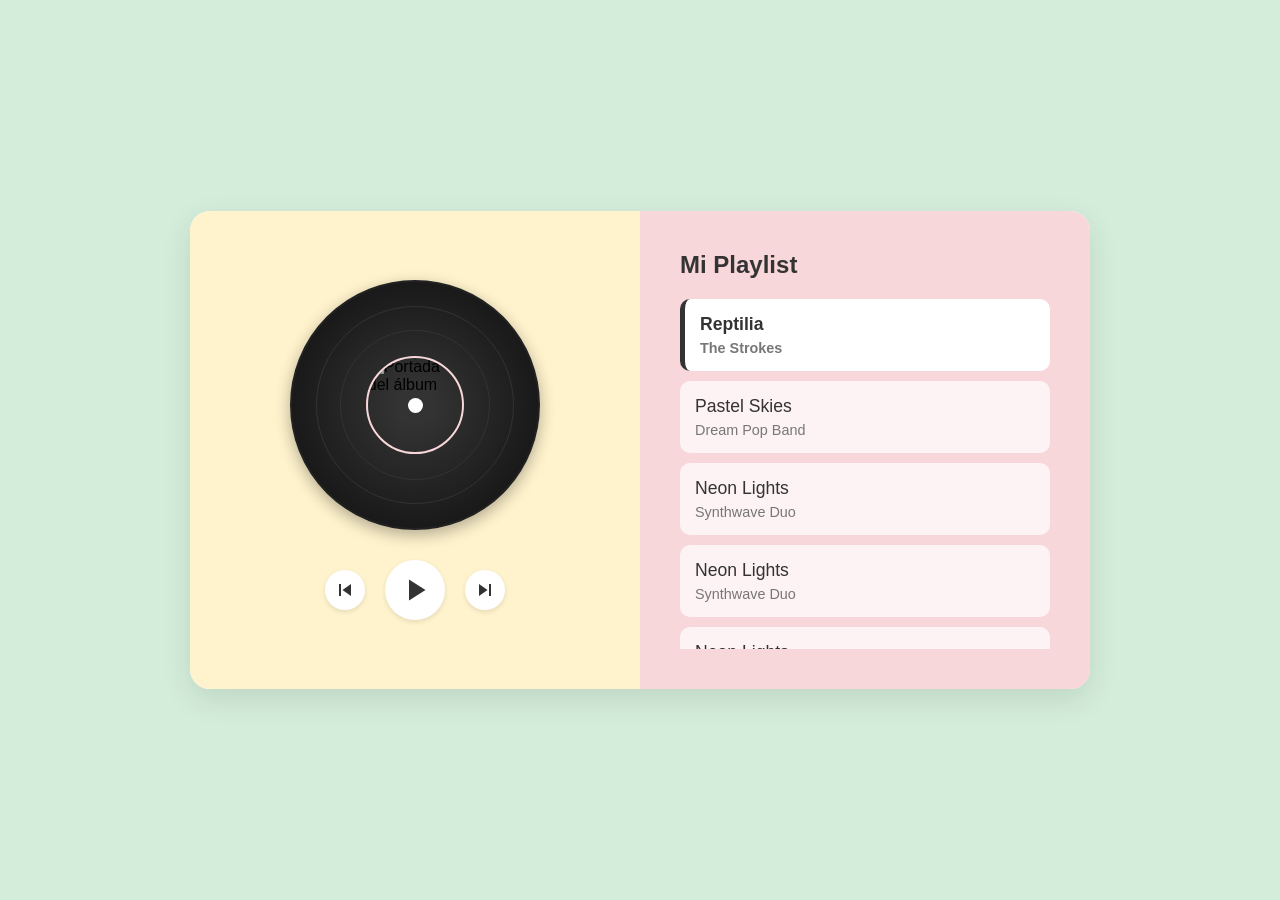
==== projects/vinyl-player/index.html @ b562bfa9 "fix: correct link in day 3" ====
<!DOCTYPE html>
<html lang="es">
<head>
    <meta charset="UTF-8">
    <meta name="viewport" content="width=device-width, initial-scale=1.0">
    <title>Reproductor de Vinilo Personalizado</title>
    <link rel="stylesheet" href="styles.css">
</head>
<body>
    <div class="player-container">
        <!-- Sección del Tocadiscos -->
        <div class="turntable-section">
            <div class="vinyl-container">
                <div class="vinyl" id="vinyl">
                    <img id="cover-image" src="" alt="Portada del álbum">
                    <div class="vinyl-center-hole"></div>
                </div>
            </div>
            <div class="controls">
                <button id="prev-btn" class="control-btn" aria-label="Anterior">
                    <svg viewBox="0 0 24 24"><path d="M6 6h2v12H6zm3.5 6l8.5 6V6z"/></svg>
                </button>
                <button id="play-btn" class="control-btn play-btn" aria-label="Reproducir/Pausar">
                    <svg id="play-icon" viewBox="0 0 24 24"><path d="M8 5v14l11-7z"/></svg>
                    <svg id="pause-icon" class="hidden" viewBox="0 0 24 24"><path d="M6 19h4V5H6v14zm8-14v14h4V5h-4z"/></svg>
                </button>
                <button id="next-btn" class="control-btn" aria-label="Siguiente">
                    <svg viewBox="0 0 24 24"><path d="M6 18l8.5-6L6 6v12zM16 6v12h2V6h-2z"/></svg>
                </button>
            </div>
            <audio id="audio-player"></audio>
        </div>

        <!-- Sección de la Playlist -->
        <div class="playlist-section">
            <h2>Mi Playlist</h2>
            <ul id="playlist" class="playlist">
                <!-- Los elementos de la lista se generarán dinámicamente aquí -->
            </ul>
        </div>
    </div>
    <script src="script.js"></script>
</body>
</html>
---- projects/vinyl-player/styles.css ----
:root {
    --color-green: #d4edda;
    --color-yellow: #fff3cd;
    --color-pink: #f8d7da;
    --color-dark: #333;
    --color-gray: #777;
    --color-vinyl: #111;
    --bg-color: #fcfcfc;
}

* {
    box-sizing: border-box;
    margin: 0;
    padding: 0;
}

body {
    font-family: 'Segoe UI', Tahoma, Geneva, Verdana, sans-serif;
    background-color: var(--color-green);
    display: flex;
    justify-content: center;
    align-items: center;
    min-height: 100vh;
    padding: 20px;
}

.player-container {
    display: flex;
    flex-direction: row;
    background-color: white;
    border-radius: 20px;
    box-shadow: 0 10px 30px rgba(0, 0, 0, 0.1);
    overflow: hidden;
    max-width: 900px;
    width: 100%;
}

@media (max-width: 768px) {
    .player-container {
        flex-direction: column;
    }
}

/* Sección del Tocadiscos */
.turntable-section {
    flex: 1;
    background-color: var(--color-yellow);
    padding: 40px;
    display: flex;
    flex-direction: column;
    align-items: center;
    justify-content: center;
}

.vinyl-container {
    position: relative;
    width: 250px;
    height: 250px;
    margin-bottom: 30px;
}

.vinyl {
    width: 100%;
    height: 100%;
    background: radial-gradient(circle, #333 10%, #111 90%);
    border-radius: 50%;
    position: relative;
    display: flex;
    justify-content: center;
    align-items: center;
    box-shadow: 0 5px 15px rgba(0,0,0,0.3);
    border: 2px solid #222;
}

.vinyl::before, .vinyl::after {
    content: '';
    position: absolute;
    border-radius: 50%;
    border: 1px solid #333;
}

.vinyl::before {
    width: 80%;
    height: 80%;
}

.vinyl::after {
    width: 60%;
    height: 60%;
}

/* Animación de giro */
@keyframes spin {
    0% { transform: rotate(0deg); }
    100% { transform: rotate(360deg); }
}

.vinyl.playing {
    animation: spin 4s linear infinite;
}

/* Imagen de la portada */
.vinyl img {
    width: 40%;
    height: 40%;
    border-radius: 50%;
    object-fit: cover;
    z-index: 2;
    border: 2px solid var(--color-pink);
}

.vinyl-center-hole {
    position: absolute;
    width: 15px;
    height: 15px;
    background-color: white;
    border-radius: 50%;
    z-index: 3;
}

/* Controles */
.controls {
    display: flex;
    gap: 20px;
    align-items: center;
}

.control-btn {
    background: none;
    border: none;
    cursor: pointer;
    display: flex;
    justify-content: center;
    align-items: center;
    width: 40px;
    height: 40px;
    border-radius: 50%;
    background-color: white;
    box-shadow: 0 2px 5px rgba(0,0,0,0.1);
    transition: transform 0.1s, background-color 0.2s;
}

.control-btn svg {
    width: 24px;
    height: 24px;
    fill: var(--color-dark);
}

.control-btn:hover {
    background-color: var(--color-pink);
    transform: scale(1.05);
}

.control-btn.play-btn {
    width: 60px;
    height: 60px;
}

.control-btn.play-btn svg {
    width: 36px;
    height: 36px;
}

.hidden {
    display: none;
}

/* Sección de la Playlist */
.playlist-section {
    flex: 1;
    background-color: var(--color-pink);
    padding: 40px;
    display: flex;
    flex-direction: column;
}

.playlist-section h2 {
    margin-bottom: 20px;
    color: var(--color-dark);
    font-size: 1.5rem;
}

.playlist {
    list-style: none;
    display: flex;
    flex-direction: column;
    gap: 10px;
    overflow-y: auto;
    max-height: 350px;
}

.playlist-item {
    background-color: rgba(255, 255, 255, 0.7);
    padding: 15px;
    border-radius: 10px;
    cursor: pointer;
    transition: background-color 0.2s, transform 0.1s;
    display: flex;
    flex-direction: column;
}

.playlist-item:hover {
    background-color: white;
    transform: translateY(-2px);
}

.playlist-item.active {
    background-color: white;
    border-left: 5px solid var(--color-dark);
    font-weight: bold;
}

.song-title {
    color: var(--color-dark);
    font-size: 1.1rem;
    margin-bottom: 5px;
}

.song-artist {
    color: var(--color-gray);
    font-size: 0.9rem;
}
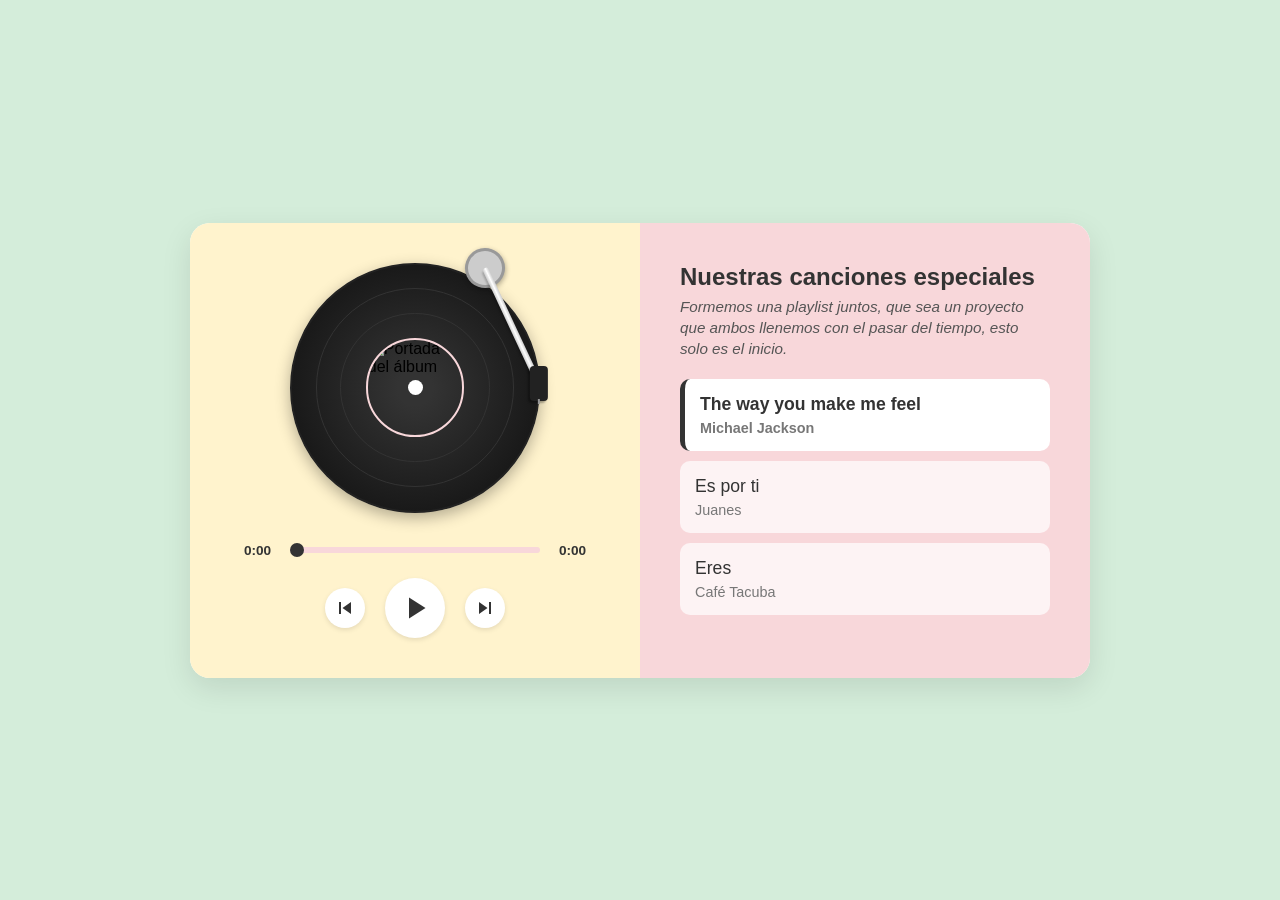
==== commit 586b90e3: "feat: gift with url and fixes with music" ====
--- a/projects/vinyl-player/index.html
+++ b/projects/vinyl-player/index.html
@@ -11,10 +11,20 @@
         <!-- Sección del Tocadiscos -->
         <div class="turntable-section">
             <div class="vinyl-container">
+                <div class="tonearm" id="tonearm">
+                    <div class="tonearm-pivot"></div>
+                    <div class="tonearm-arm"></div>
+                    <div class="tonearm-head"></div>
+                </div>
                 <div class="vinyl" id="vinyl">
                     <img id="cover-image" src="" alt="Portada del álbum">
                     <div class="vinyl-center-hole"></div>
                 </div>
+            </div>
+            <div class="progress-container">
+                <span id="current-time">0:00</span>
+                <input type="range" id="progress-bar" min="0" max="100" value="0">
+                <span id="total-time">0:00</span>
             </div>
             <div class="controls">
                 <button id="prev-btn" class="control-btn" aria-label="Anterior">
@@ -33,7 +43,8 @@
 
         <!-- Sección de la Playlist -->
         <div class="playlist-section">
-            <h2>Mi Playlist</h2>
+            <h2>Nuestras canciones especiales</h2>
+            <p class="playlist-description">Formemos una playlist juntos, que sea un proyecto que ambos llenemos con el pasar del tiempo, esto solo es el inicio.</p>
             <ul id="playlist" class="playlist">
                 <!-- Los elementos de la lista se generarán dinámicamente aquí -->
             </ul>
--- a/projects/vinyl-player/styles.css
+++ b/projects/vinyl-player/styles.css
@@ -59,6 +59,12 @@
     margin-bottom: 30px;
 }
 
+/* Animación de giro */
+@keyframes spin {
+    0% { transform: rotate(0deg); }
+    100% { transform: rotate(360deg); }
+}
+
 .vinyl {
     width: 100%;
     height: 100%;
@@ -70,6 +76,8 @@
     align-items: center;
     box-shadow: 0 5px 15px rgba(0,0,0,0.3);
     border: 2px solid #222;
+    animation: spin 4s linear infinite;
+    animation-play-state: paused;
 }
 
 .vinyl::before, .vinyl::after {
@@ -89,14 +97,8 @@
     height: 60%;
 }
 
-/* Animación de giro */
-@keyframes spin {
-    0% { transform: rotate(0deg); }
-    100% { transform: rotate(360deg); }
-}
-
 .vinyl.playing {
-    animation: spin 4s linear infinite;
+    animation-play-state: running;
 }
 
 /* Imagen de la portada */
@@ -116,6 +118,110 @@
     background-color: white;
     border-radius: 50%;
     z-index: 3;
+}
+
+/* Controles de progreso */
+.progress-container {
+    display: flex;
+    align-items: center;
+    width: 100%;
+    margin-bottom: 20px;
+    gap: 15px;
+    padding: 0 10px;
+}
+
+#progress-bar {
+    flex: 1;
+    cursor: pointer;
+    height: 6px;
+    -webkit-appearance: none;
+    background: var(--color-pink);
+    border-radius: 5px;
+    outline: none;
+}
+
+#progress-bar::-webkit-slider-thumb {
+    -webkit-appearance: none;
+    width: 14px;
+    height: 14px;
+    border-radius: 50%;
+    background: var(--color-dark);
+    cursor: pointer;
+    transition: transform 0.1s;
+}
+
+#progress-bar::-webkit-slider-thumb:hover {
+    transform: scale(1.2);
+}
+
+#current-time, #total-time {
+    font-size: 0.85rem;
+    color: var(--color-dark);
+    min-width: 35px;
+    text-align: center;
+    font-weight: bold;
+}
+
+/* Aguja del tocadiscos (Tonearm) */
+.tonearm {
+    position: absolute;
+    top: -15px;
+    right: 15px;
+    width: 60px;
+    height: 150px;
+    z-index: 10;
+    transform-origin: 20px 20px;
+    transform: rotate(-25deg);
+    transition: transform 0.5s ease-in-out;
+}
+
+.tonearm.playing {
+    transform: rotate(20deg);
+}
+
+.tonearm-pivot {
+    width: 40px;
+    height: 40px;
+    background: #ccc;
+    border-radius: 50%;
+    position: absolute;
+    top: 0;
+    left: 0;
+    box-shadow: 0 2px 5px rgba(0,0,0,0.3);
+    border: 3px solid #999;
+}
+
+.tonearm-arm {
+    width: 6px;
+    height: 120px;
+    background: silver;
+    background: linear-gradient(to right, #ccc, #fff, #ccc);
+    position: absolute;
+    top: 20px;
+    left: 17px;
+    border-radius: 4px;
+    box-shadow: -2px 2px 2px rgba(0,0,0,0.2);
+}
+
+.tonearm-head {
+    width: 18px;
+    height: 35px;
+    background: #222;
+    position: absolute;
+    top: 130px;
+    left: 11px;
+    border-radius: 4px;
+    transform: rotate(25deg);
+    box-shadow: -2px 2px 2px rgba(0,0,0,0.3);
+}
+.tonearm-head::after {
+    content: '';
+    position: absolute;
+    bottom: -3px;
+    left: 8px;
+    width: 2px;
+    height: 5px;
+    background: #999;
 }
 
 /* Controles */
@@ -175,9 +281,17 @@
 }
 
 .playlist-section h2 {
-    margin-bottom: 20px;
+    margin-bottom: 5px;
     color: var(--color-dark);
     font-size: 1.5rem;
+}
+
+.playlist-description {
+    font-size: 0.95rem;
+    color: #555;
+    margin-bottom: 20px;
+    line-height: 1.4;
+    font-style: italic;
 }
 
 .playlist {
